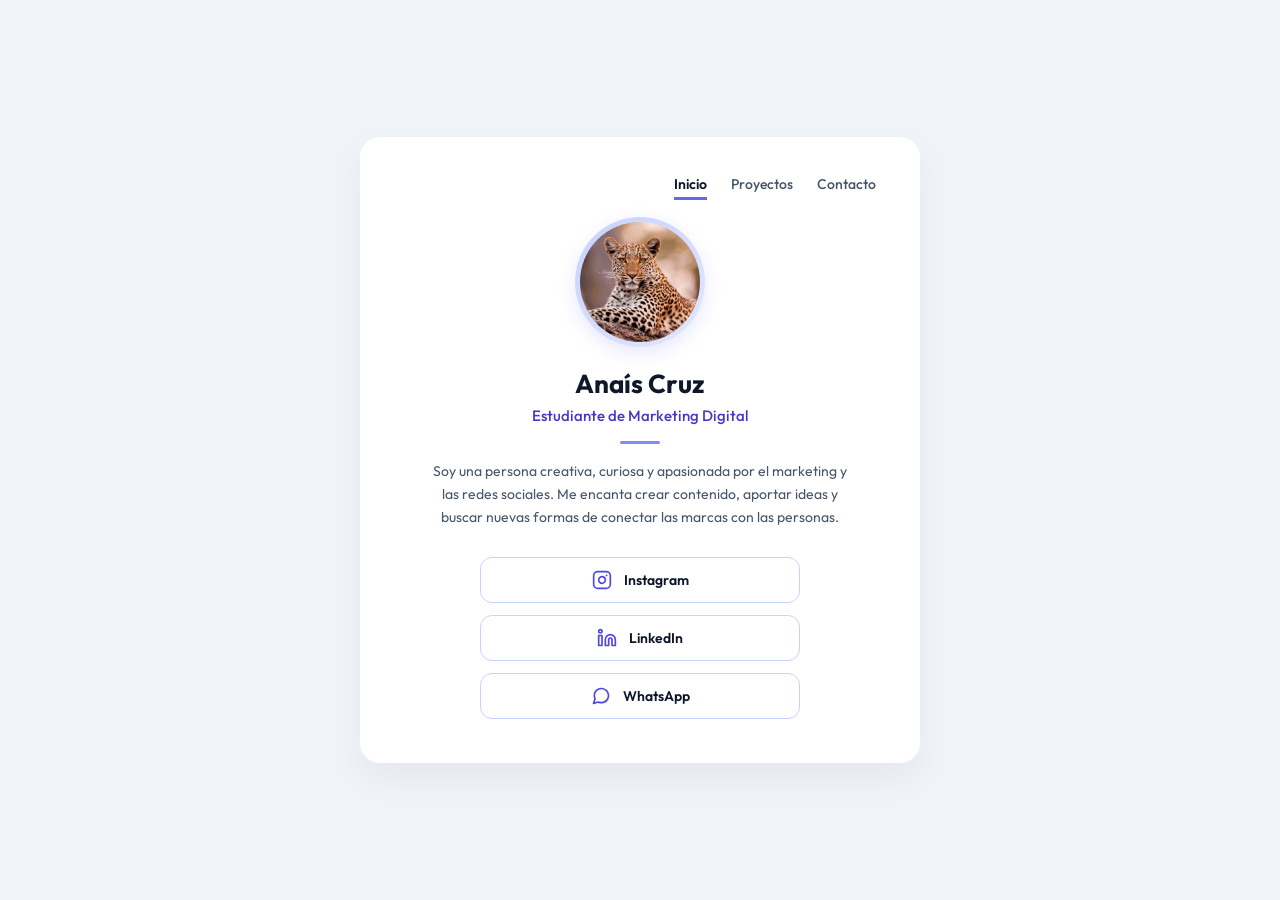
==== index.html @ 493c4fe2 "avance 1 de septiembre" ====
<!DOCTYPE html>
<html lang="es">

<head>
    <meta charset="UTF-8">
    <meta name="viewport" content="width=device-width, initial-scale=1.0">
    <title>Carolina Torres - Portafolio</title>

    <!-- Vinculación del archivo CSS externo -->
    <link rel="stylesheet" href="css/style.css">

    <!-- Tipografía Outfit desde Google Fonts -->
    <link rel="preconnect" href="https://fonts.googleapis.com">
    <link rel="preconnect" href="https://fonts.gstatic.com" crossorigin>
    <link href="https://fonts.googleapis.com/css2?family=Outfit:wght@300;400;500;600;700&display=swap" rel="stylesheet">
</head>

<body>

    <!-- CONTENEDOR CENTRAL (TARJETA) -->
    <main class="card">

        <!-- 1. MENÚ DE NAVEGACIÓN -->
        <nav class="navbar">
            <ul class="nav-links">
                <li><a href="index.html" class="active">Inicio</a></li>
                <li><a href="proyectos.html">Proyectos</a></li>
                <li><a href="contacto.html">Contacto</a></li>
            </ul>
        </nav>

        <!-- 2. FOTO DE PERFIL / AVATAR -->
        <div class="avatar-container">
            <img src="img/avatar.avif" alt="Foto de perfil de Anaís Cruz" class="avatar-img">
        </div>

        <!-- 3. INFORMACIÓN PERSONAL Y BIOGRAFÍA -->
        <header class="profile-info">
            <h1 class="profile-name">Anaís Cruz</h1>
            <p class="profile-role">Estudiante de Marketing Digital</p>

            <!-- Línea decorativa morada -->
            <div class="divider"></div>

            <p class="profile-bio">
                Soy una persona creativa, curiosa y apasionada por el marketing y las redes sociales. Me encanta crear
                contenido, aportar ideas y buscar nuevas formas de conectar las marcas con las personas.
            </p>
        </header>

        <!-- 4. BOTONES DE REDES SOCIALES -->
        <section class="social-links">
            <a href="https://www.instagram.com/anais.ignxcia?igsi=cTJwZXExZHdscWJ1&utm_source=qr target=" _blank
                rel="noopener noreferrer" class="btn-link">
                <!-- Icono SVG de Instagram -->
                <svg class="btn-icon" xmlns="http://www.w3.org/2000/svg" viewBox="0 0 24 24" fill="none"
                    stroke="currentColor" stroke-width="2" stroke-linecap="round" stroke-linejoin="round">
                    <rect x="2" y="2" width="20" height="20" rx="5" ry="5"></rect>
                    <path d="M16 11.37A4 4 0 1 1 12.63 8 4 4 0 0 1 16 11.37z"></path>
                    <line x1="17.5" y1="6.5" x2="17.51" y2="6.5"></line>
                </svg>
                <span>Instagram</span>
            </a>

            <a href="https://linkedin.com" target="_blank" rel="noopener noreferrer" class="btn-link">
                <!-- Icono SVG de LinkedIn -->
                <svg class="btn-icon" xmlns="http://www.w3.org/2000/svg" viewBox="0 0 24 24" fill="none"
                    stroke="currentColor" stroke-width="2" stroke-linecap="round" stroke-linejoin="round">
                    <path d="M16 8a6 6 0 0 1 6 6v7h-4v-7a2 2 0 0 0-2-2 2 2 0 0 0-2 2v7h-4v-7a6 6 0 0 1 6-6z"></path>
                    <rect x="2" y="9" width="4" height="12"></rect>
                    <circle cx="4" cy="4" r="2"></circle>
                </svg>
                <span>LinkedIn</span>
            </a>

            <a href="https://wa.me/56953467245" target="_blank" rel="noopener noreferrer" class="btn-link">
                <!-- Icono SVG de WhatsApp -->
                <svg class="btn-icon" xmlns="http://www.w3.org/2000/svg" viewBox="0 0 24 24" fill="none"
                    stroke="currentColor" stroke-width="2" stroke-linecap="round" stroke-linejoin="round">
                    <path
                        d="M21 11.5a8.38 8.38 0 0 1-.9 3.8 8.5 8.5 0 0 1-7.6 4.7 8.38 8.38 0 0 1-3.8-.9L3 21l1.9-5.7a8.38 8.38 0 0 1-.9-3.8 8.5 8.5 0 0 1 4.7-7.6 8.38 8.38 0 0 1 3.8-.9h.5a8.48 8.48 0 0 1 8 8v.5z">
                    </path>
                </svg>
                <span>WhatsApp</span>
            </a>
        </section>

    </main>

</body>

</html>
---- css/style.css ----
/* ==========================================================================
   1. RESET Y ESTILOS GENERALES
   ========================================================================== */
* {
    margin: 0;
    padding: 0;
    box-sizing: border-box;
    /* Permite calcular bordes y paddings dentro del tamaño del elemento */
}

body {
    font-family: 'Outfit', 'Arial', sans-serif;
    background-color: #f0f4f8;
    /* Color de fondo de la página */

    /* ESTRUCTURA DE CENTRADO (FLEXBOX) */
    display: flex;
    justify-content: center;
    /* Centra la tarjeta horizontalmente */
    align-items: center;
    /* Centra la tarjeta verticalmente */

    min-height: 100vh;
    /* Fuerza al body a ocupar todo el alto de la pantalla visible */
    padding: 20px;
    /* Colchón de seguridad para que la tarjeta no choque en celulares */
}

/* ==========================================================================
   2. CONTENEDOR CENTRAL RESPONSIVO (CARD)
   ========================================================================== */
.card {
    background-color: #ffffff;

    /* RESPONSIVIDAD */
    width: 90%;
    /* Ocupará el 90% de la pantalla en dispositivos móviles */
    max-width: 600px;
    /* En pantallas grandes, se detendrá y no medirá más de 600px */

    border-radius: 16px;
    box-shadow: 0 10px 30px rgba(0, 0, 0, 0.05);
    /* Sombra suave para dar profundidad */
    padding: 40px;
    text-align: center;
    /* Centra los textos que pongas dentro por defecto */
}

/* ==========================================================================
   1. RESET Y ESTILOS GENERALES
   ========================================================================== */
* {
    margin: 0;
    padding: 0;
    box-sizing: border-box;
    /* Calcula márgenes y bordes dentro del tamaño total */
}

body {
    font-family: 'Outfit', 'Arial', sans-serif;
    background-color: #f0f4f8;
    /* Color de fondo suave de la página */
    color: #1e293b;
    /* Color del texto */

    /* CENTRADO CON FLEXBOX */
    display: flex;
    justify-content: center;
    /* Centra horizontalmente */
    align-items: center;
    /* Centra verticalmente */

    min-height: 100vh;
    /* Ocupa todo el alto de la pantalla */
    padding: 20px;
    /* Colchón para que no choque en celulares */
}

/* ==========================================================================
   2. CONTENEDOR CENTRAL (CARD BLANCA)
   ========================================================================== */
.card {
    background-color: #ffffff;
    width: 100%;
    max-width: 560px;
    /* Tamaño máximo en computadores */
    border-radius: 20px;
    /* Esquinas redondeadas */
    box-shadow: 0 15px 35px rgba(0, 0, 0, 0.05);
    /* Sombra suave */
    padding: 36px 44px 44px 44px;
    text-align: center;
}

/* ==========================================================================
   3. MENÚ DE NAVEGACIÓN SUPERIOR
   ========================================================================== */
.navbar {
    display: flex;
    justify-content: flex-end;
    /* Alinea los enlaces a la derecha */
    margin-bottom: 24px;
}

.nav-links {
    display: flex;
    list-style: none;
    /* Quita los puntos de la lista */
    gap: 24px;
    /* Espacio entre cada enlace */
}

.nav-links a {
    text-decoration: none;
    /* Quita el subrayado azul */
    color: #475569;
    font-size: 14px;
    font-weight: 500;
    padding-bottom: 4px;
    transition: color 0.2s ease;
}

.nav-links a:hover {
    color: #4f46e5;
    /* Cambia de color al pasar el mouse */
}

/* Enlace activo ("Inicio") con la rayita morada debajo */
.nav-links a.active {
    color: #0f172a;
    font-weight: 600;
    border-bottom: 3px solid #6366f1;
}

/* ==========================================================================
   4. FOTO DE PERFIL CIRCULAR
   ========================================================================== */
.avatar-container {
    width: 130px;
    height: 130px;
    margin: 0 auto 20px auto;
    /* Centra la foto */
    border-radius: 50%;
    /* Forma de círculo perfecto */
    padding: 5px;
    /* Espacio del anillo decorativo */
    background: linear-gradient(135deg, #c7d2fe 0%, #e0e7ff 100%);
    /* Degradado lila */
    box-shadow: 0 6px 18px rgba(99, 102, 241, 0.15);
}

.avatar-img {
    width: 100%;
    height: 100%;
    object-fit: cover;
    /* Evita que la foto se estire o deforme */
    border-radius: 50%;
    display: block;
}

/* ==========================================================================
   5. TEXTOS Y LÍNEA DIVISORIA
   ========================================================================== */
.profile-info {
    margin-bottom: 28px;
}

.profile-name {
    font-size: 26px;
    font-weight: 700;
    color: #0f172a;
    margin-bottom: 6px;
}

.profile-role {
    font-size: 15px;
    font-weight: 500;
    color: #4338ca;
    /* Color lila oscuro */
    margin-bottom: 16px;
}

.divider {
    width: 40px;
    height: 3px;
    background-color: #818cf8;
    /* Línea morada */
    border-radius: 3px;
    margin: 0 auto 16px auto;
    /* Centrada horizontalmente */
}

.profile-bio {
    font-size: 14px;
    line-height: 1.65;
    color: #475569;
    max-width: 420px;
    margin: 0 auto;
}

/* ==========================================================================
   6. BOTONES DE REDES SOCIALES
   ========================================================================== */
.social-links {
    display: flex;
    flex-direction: column;
    /* Coloca un botón debajo del otro */
    gap: 12px;
    /* Separación entre botones */
    max-width: 320px;
    margin: 0 auto;
}

.btn-link {
    display: flex;
    align-items: center;
    justify-content: center;
    gap: 12px;
    padding: 12px 20px;
    background-color: #ffffff;
    border: 1.5px solid #c7d2fe;
    border-radius: 12px;
    text-decoration: none;
    color: #0f172a;
    font-size: 14px;
    font-weight: 600;
    transition: all 0.25s ease;
}

/* Efecto cuando pasas el ratón por encima del botón */
.btn-link:hover {
    border-color: #6366f1;
    background-color: #f5f3ff;
    color: #4338ca;
    transform: translateY(-2px);
    /* Se levanta 2 píxeles */
    box-shadow: 0 6px 15px rgba(99, 102, 241, 0.12);
}

.btn-icon {
    width: 20px;
    height: 20px;
    stroke: #4f46e5;
    flex-shrink: 0;
    transition: transform 0.2s ease;
}

.btn-link:hover .btn-icon {
    transform: scale(1.1);
}

/* ==========================================================================
   7. ADAPTACIÓN PARA CELULARES (RESPONSIVE DESIGN)
   ========================================================================== */
@media (max-width: 480px) {
    .card {
        padding: 28px 20px;
    }

    .profile-name {
        font-size: 22px;
    }
}
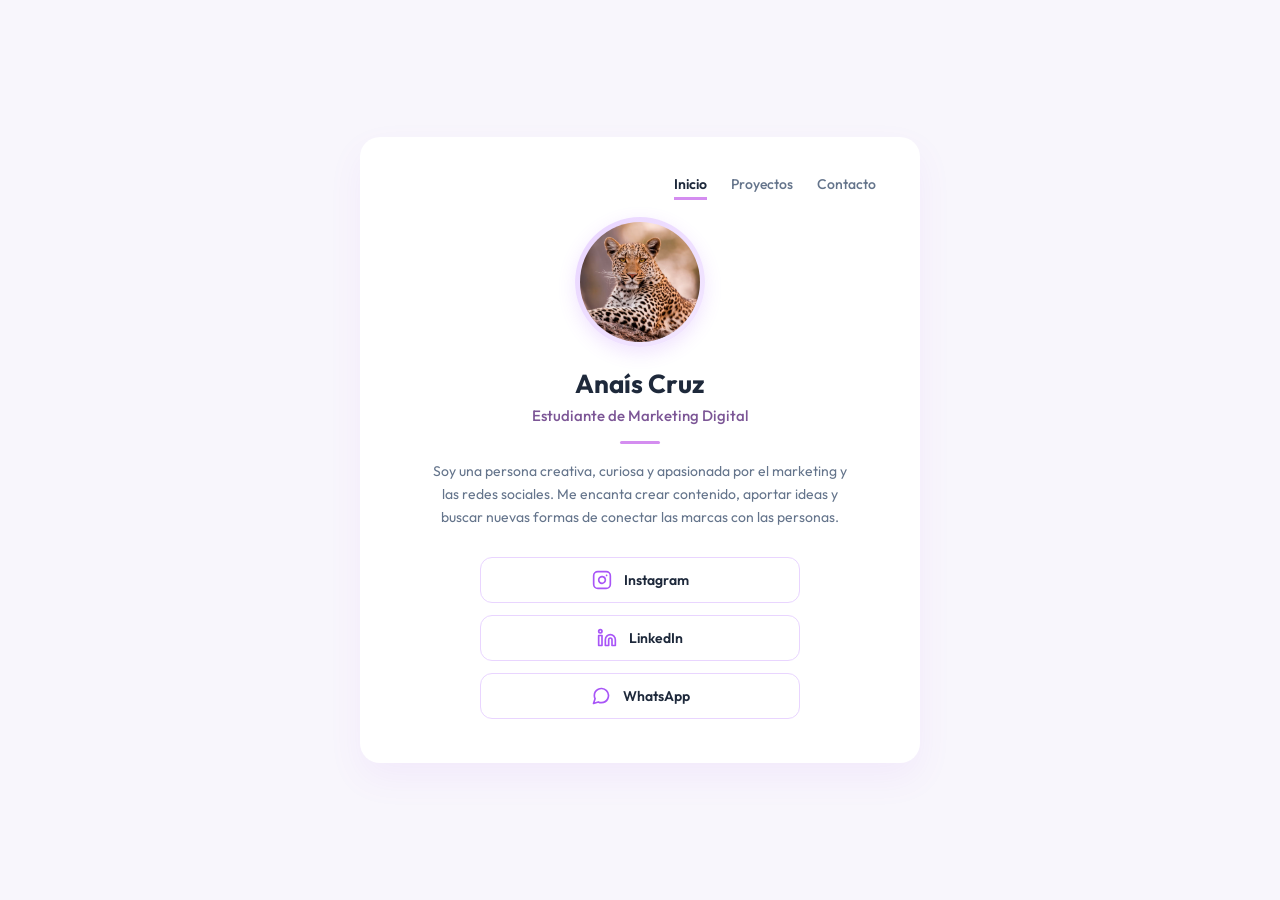
==== commit f91cfbaa: "Cambiar estilo y paleta de colores a lila" ====
--- a/index.html
+++ b/index.html
@@ -4,7 +4,7 @@
 <head>
     <meta charset="UTF-8">
     <meta name="viewport" content="width=device-width, initial-scale=1.0">
-    <title>Carolina Torres - Portafolio</title>
+    <title>Anaís Cruz / Portafolio</title>
 
     <!-- Vinculación del archivo CSS externo -->
     <link rel="stylesheet" href="css/style.css">
@@ -50,7 +50,7 @@
 
         <!-- 4. BOTONES DE REDES SOCIALES -->
         <section class="social-links">
-            <a href="https://www.instagram.com/anais.ignxcia?igsi=cTJwZXExZHdscWJ1&utm_source=qr target=" _blank
+            <a href="https://www.instagram.com/anais.ignxcia?igsi=cTJwZXExZHdscWJ1&utm_source=qr" target="_blank"
                 rel="noopener noreferrer" class="btn-link">
                 <!-- Icono SVG de Instagram -->
                 <svg class="btn-icon" xmlns="http://www.w3.org/2000/svg" viewBox="0 0 24 24" fill="none"
--- a/css/style.css
+++ b/css/style.css
@@ -1,3 +1,28 @@
+/* ==========================================================================
+   VARIABLES DE DISEÑO (PALETA LILA / LAVANDA)
+   ========================================================================== */
+:root {
+    /* Paleta Lila / Lavanda */
+    --primary: #a855f7;          /* Lila principal vibrante */
+    --primary-hover: #9333ea;    /* Lila intenso para hover */
+    --primary-dark: #7e22ce;     /* Lila oscuro para enlaces y contraste */
+    --primary-light: #faf5ff;    /* Fondo claro con tinte lila */
+    --primary-border: #e9d5ff;   /* Borde lila suave */
+    --primary-ring-1: #e9d5ff;   /* Degradado de avatar inicio */
+    --primary-ring-2: #f3e8ff;   /* Degradado de avatar fin */
+    --accent: #d48df0;           /* Acento decorativo (líneas y subrayados) */
+    
+    /* Fondo general y tarjeta */
+    --bg-page: #f8f6fc;          /* Fondo suave con matiz lila */
+    --card-bg: #ffffff;          /* Fondo blanco de la tarjeta */
+    
+    /* Tipografía y textos */
+    --text-main: #1e293b;        /* Títulos y texto principal */
+    --text-muted: #64748b;       /* Subtítulos y descripciones */
+    --text-role: #7c5696;        /* Rol profesional */
+    --border-subtle: #f1f5f9;    /* Separador suave entre elementos */
+}
+
 /* ==========================================================================
    1. RESET Y ESTILOS GENERALES
    ========================================================================== */
@@ -5,89 +30,31 @@
     margin: 0;
     padding: 0;
     box-sizing: border-box;
-    /* Permite calcular bordes y paddings dentro del tamaño del elemento */
 }
 
 body {
     font-family: 'Outfit', 'Arial', sans-serif;
-    background-color: #f0f4f8;
-    /* Color de fondo de la página */
-
-    /* ESTRUCTURA DE CENTRADO (FLEXBOX) */
+    background-color: var(--bg-page);
+    color: var(--text-main);
+
+    /* CENTRADO CON FLEXBOX */
     display: flex;
     justify-content: center;
-    /* Centra la tarjeta horizontalmente */
-    align-items: center;
-    /* Centra la tarjeta verticalmente */
+    align-items: center;
 
     min-height: 100vh;
-    /* Fuerza al body a ocupar todo el alto de la pantalla visible */
     padding: 20px;
-    /* Colchón de seguridad para que la tarjeta no choque en celulares */
-}
-
-/* ==========================================================================
-   2. CONTENEDOR CENTRAL RESPONSIVO (CARD)
+}
+
+/* ==========================================================================
+   2. CONTENEDOR CENTRAL (CARD BLANCA)
    ========================================================================== */
 .card {
-    background-color: #ffffff;
-
-    /* RESPONSIVIDAD */
-    width: 90%;
-    /* Ocupará el 90% de la pantalla en dispositivos móviles */
-    max-width: 600px;
-    /* En pantallas grandes, se detendrá y no medirá más de 600px */
-
-    border-radius: 16px;
-    box-shadow: 0 10px 30px rgba(0, 0, 0, 0.05);
-    /* Sombra suave para dar profundidad */
-    padding: 40px;
-    text-align: center;
-    /* Centra los textos que pongas dentro por defecto */
-}
-
-/* ==========================================================================
-   1. RESET Y ESTILOS GENERALES
-   ========================================================================== */
-* {
-    margin: 0;
-    padding: 0;
-    box-sizing: border-box;
-    /* Calcula márgenes y bordes dentro del tamaño total */
-}
-
-body {
-    font-family: 'Outfit', 'Arial', sans-serif;
-    background-color: #f0f4f8;
-    /* Color de fondo suave de la página */
-    color: #1e293b;
-    /* Color del texto */
-
-    /* CENTRADO CON FLEXBOX */
-    display: flex;
-    justify-content: center;
-    /* Centra horizontalmente */
-    align-items: center;
-    /* Centra verticalmente */
-
-    min-height: 100vh;
-    /* Ocupa todo el alto de la pantalla */
-    padding: 20px;
-    /* Colchón para que no choque en celulares */
-}
-
-/* ==========================================================================
-   2. CONTENEDOR CENTRAL (CARD BLANCA)
-   ========================================================================== */
-.card {
-    background-color: #ffffff;
+    background-color: var(--card-bg);
     width: 100%;
     max-width: 560px;
-    /* Tamaño máximo en computadores */
     border-radius: 20px;
-    /* Esquinas redondeadas */
-    box-shadow: 0 15px 35px rgba(0, 0, 0, 0.05);
-    /* Sombra suave */
+    box-shadow: 0 15px 35px rgba(168, 85, 247, 0.07);
     padding: 36px 44px 44px 44px;
     text-align: center;
 }
@@ -98,22 +65,18 @@
 .navbar {
     display: flex;
     justify-content: flex-end;
-    /* Alinea los enlaces a la derecha */
     margin-bottom: 24px;
 }
 
 .nav-links {
     display: flex;
     list-style: none;
-    /* Quita los puntos de la lista */
     gap: 24px;
-    /* Espacio entre cada enlace */
 }
 
 .nav-links a {
     text-decoration: none;
-    /* Quita el subrayado azul */
-    color: #475569;
+    color: var(--text-muted);
     font-size: 14px;
     font-weight: 500;
     padding-bottom: 4px;
@@ -121,15 +84,14 @@
 }
 
 .nav-links a:hover {
-    color: #4f46e5;
-    /* Cambia de color al pasar el mouse */
-}
-
-/* Enlace activo ("Inicio") con la rayita morada debajo */
+    color: var(--primary);
+}
+
+/* Enlace activo con subrayado lila */
 .nav-links a.active {
-    color: #0f172a;
+    color: var(--text-main);
     font-weight: 600;
-    border-bottom: 3px solid #6366f1;
+    border-bottom: 3px solid var(--accent);
 }
 
 /* ==========================================================================
@@ -139,21 +101,16 @@
     width: 130px;
     height: 130px;
     margin: 0 auto 20px auto;
-    /* Centra la foto */
     border-radius: 50%;
-    /* Forma de círculo perfecto */
     padding: 5px;
-    /* Espacio del anillo decorativo */
-    background: linear-gradient(135deg, #c7d2fe 0%, #e0e7ff 100%);
-    /* Degradado lila */
-    box-shadow: 0 6px 18px rgba(99, 102, 241, 0.15);
+    background: linear-gradient(135deg, var(--primary-ring-1) 0%, var(--primary-ring-2) 100%);
+    box-shadow: 0 6px 18px rgba(168, 85, 247, 0.16);
 }
 
 .avatar-img {
     width: 100%;
     height: 100%;
     object-fit: cover;
-    /* Evita que la foto se estire o deforme */
     border-radius: 50%;
     display: block;
 }
@@ -168,32 +125,29 @@
 .profile-name {
     font-size: 26px;
     font-weight: 700;
-    color: #0f172a;
+    color: var(--text-main);
     margin-bottom: 6px;
 }
 
 .profile-role {
     font-size: 15px;
     font-weight: 500;
-    color: #4338ca;
-    /* Color lila oscuro */
+    color: var(--text-role);
     margin-bottom: 16px;
 }
 
 .divider {
     width: 40px;
     height: 3px;
-    background-color: #818cf8;
-    /* Línea morada */
+    background-color: var(--accent);
     border-radius: 3px;
     margin: 0 auto 16px auto;
-    /* Centrada horizontalmente */
 }
 
 .profile-bio {
     font-size: 14px;
     line-height: 1.65;
-    color: #475569;
+    color: var(--text-muted);
     max-width: 420px;
     margin: 0 auto;
 }
@@ -204,9 +158,7 @@
 .social-links {
     display: flex;
     flex-direction: column;
-    /* Coloca un botón debajo del otro */
     gap: 12px;
-    /* Separación entre botones */
     max-width: 320px;
     margin: 0 auto;
 }
@@ -217,30 +169,29 @@
     justify-content: center;
     gap: 12px;
     padding: 12px 20px;
-    background-color: #ffffff;
-    border: 1.5px solid #c7d2fe;
+    background-color: var(--card-bg);
+    border: 1.5px solid var(--primary-border);
     border-radius: 12px;
     text-decoration: none;
-    color: #0f172a;
+    color: var(--text-main);
     font-size: 14px;
     font-weight: 600;
     transition: all 0.25s ease;
 }
 
-/* Efecto cuando pasas el ratón por encima del botón */
+/* Efecto hover en botones */
 .btn-link:hover {
-    border-color: #6366f1;
-    background-color: #f5f3ff;
-    color: #4338ca;
+    border-color: var(--primary);
+    background-color: var(--primary-light);
+    color: var(--primary-dark);
     transform: translateY(-2px);
-    /* Se levanta 2 píxeles */
-    box-shadow: 0 6px 15px rgba(99, 102, 241, 0.12);
+    box-shadow: 0 6px 15px rgba(168, 85, 247, 0.15);
 }
 
 .btn-icon {
     width: 20px;
     height: 20px;
-    stroke: #4f46e5;
+    stroke: var(--primary);
     flex-shrink: 0;
     transition: transform 0.2s ease;
 }
@@ -250,7 +201,7 @@
 }
 
 /* ==========================================================================
-   7. ADAPTACIÓN PARA CELULARES (RESPONSIVE DESIGN)
+   7. ADAPTACIÓN PARA CELULARES (RESPONSIVE INICIO)
    ========================================================================== */
 @media (max-width: 480px) {
     .card {
@@ -260,4 +211,312 @@
     .profile-name {
         font-size: 22px;
     }
+}
+
+/* ==========================================================================
+   8. ESTILOS DE LA VISTA DE PROYECTOS
+   ========================================================================== */
+.card-wide {
+    max-width: 740px;
+    text-align: left;
+}
+
+.page-header {
+    margin-bottom: 28px;
+}
+
+.page-title {
+    font-size: 26px;
+    font-weight: 700;
+    color: var(--text-main);
+    margin-bottom: 8px;
+}
+
+.divider-left {
+    width: 32px;
+    height: 3px;
+    background-color: var(--accent);
+    border-radius: 2px;
+    margin-bottom: 12px;
+}
+
+.page-subtitle {
+    font-size: 14px;
+    color: var(--text-muted);
+}
+
+.projects-list {
+    display: flex;
+    flex-direction: column;
+    gap: 28px;
+}
+
+.project-card {
+    display: flex;
+    align-items: center;
+    justify-content: space-between;
+    gap: 28px;
+    padding-bottom: 28px;
+    border-bottom: 1px solid var(--border-subtle);
+}
+
+.project-card:last-child {
+    border-bottom: none;
+    padding-bottom: 0;
+}
+
+.project-info {
+    flex: 1;
+}
+
+.project-title {
+    font-size: 17px;
+    font-weight: 700;
+    color: var(--text-main);
+    margin-bottom: 8px;
+}
+
+.project-desc {
+    font-size: 13.5px;
+    line-height: 1.6;
+    color: var(--text-muted);
+    margin-bottom: 14px;
+}
+
+.project-link {
+    display: inline-flex;
+    align-items: center;
+    gap: 6px;
+    color: var(--primary-dark);
+    font-size: 13.5px;
+    font-weight: 600;
+    text-decoration: none;
+    transition: all 0.2s ease;
+}
+
+.project-link:hover {
+    color: var(--primary);
+    transform: translateX(4px);
+}
+
+.project-image-container {
+    width: 240px;
+    height: 145px;
+    flex-shrink: 0;
+    border-radius: 12px;
+    overflow: hidden;
+    background-color: #f8fafc;
+    box-shadow: 0 4px 12px rgba(0, 0, 0, 0.04);
+}
+
+.project-img {
+    width: 100%;
+    height: 100%;
+    object-fit: cover;
+    display: block;
+    transition: transform 0.3s ease;
+}
+
+.project-card:hover .project-img {
+    transform: scale(1.03);
+}
+
+/* Responsive Proyectos */
+@media (max-width: 620px) {
+    .card-wide {
+        padding: 28px 20px;
+    }
+
+    .project-card {
+        flex-direction: column-reverse;
+        align-items: flex-start;
+        gap: 16px;
+    }
+
+    .project-image-container {
+        width: 100%;
+        height: 180px;
+    }
+}
+
+/* ==========================================================================
+   9. ESTILOS DE LA VISTA DE CONTACTO
+   ========================================================================== */
+.contact-layout {
+    display: grid;
+    grid-template-columns: 1.15fr 0.85fr;
+    gap: 36px;
+    align-items: center;
+}
+
+.contact-left {
+    text-align: left;
+}
+
+.form-group {
+    display: flex;
+    flex-direction: column;
+    gap: 6px;
+    margin-bottom: 14px;
+}
+
+.form-label {
+    font-size: 13px;
+    font-weight: 600;
+    color: var(--text-main);
+}
+
+.form-input {
+    width: 100%;
+    padding: 11px 14px;
+    border: 1.5px solid #e2e8f0;
+    border-radius: 10px;
+    font-family: inherit;
+    font-size: 13.5px;
+    color: var(--text-main);
+    background-color: #ffffff;
+    transition: all 0.2s ease;
+    outline: none;
+}
+
+.form-input::placeholder {
+    color: #94a3b8;
+}
+
+.form-input:focus {
+    border-color: var(--primary);
+    box-shadow: 0 0 0 3px rgba(168, 85, 247, 0.15);
+}
+
+.form-textarea {
+    resize: vertical;
+    min-height: 90px;
+}
+
+/* Botón Enviar */
+.btn-submit {
+    display: inline-flex;
+    align-items: center;
+    justify-content: center;
+    gap: 8px;
+    width: 100%;
+    padding: 12px 20px;
+    background-color: var(--primary);
+    color: #ffffff;
+    border: none;
+    border-radius: 10px;
+    font-family: inherit;
+    font-size: 14px;
+    font-weight: 600;
+    cursor: pointer;
+    transition: all 0.2s ease;
+    box-shadow: 0 4px 14px rgba(168, 85, 247, 0.25);
+    margin-top: 4px;
+}
+
+.btn-submit:hover {
+    background-color: var(--primary-hover);
+    transform: translateY(-1px);
+    box-shadow: 0 6px 18px rgba(168, 85, 247, 0.35);
+}
+
+.btn-send-icon {
+    width: 16px;
+    height: 16px;
+    stroke: #ffffff;
+}
+
+/* Contacto - Columna Derecha */
+.contact-right {
+    display: flex;
+    flex-direction: column;
+    align-items: center;
+    gap: 24px;
+}
+
+.contact-illustration {
+    width: 100%;
+    max-width: 240px;
+    display: flex;
+    justify-content: center;
+    align-items: center;
+}
+
+.illustration-img {
+    width: 100%;
+    height: auto;
+    object-fit: contain;
+    display: block;
+}
+
+/* Tarjeta de correo directo */
+.direct-email-card {
+    display: flex;
+    align-items: center;
+    gap: 14px;
+    background-color: var(--primary-light);
+    border: 1px solid var(--primary-border);
+    border-radius: 14px;
+    padding: 16px 18px;
+    width: 100%;
+    text-align: left;
+}
+
+.email-icon-circle {
+    width: 38px;
+    height: 38px;
+    border-radius: 50%;
+    background-color: var(--primary-border);
+    display: flex;
+    align-items: center;
+    justify-content: center;
+    flex-shrink: 0;
+}
+
+.email-icon-circle svg {
+    width: 18px;
+    height: 18px;
+    stroke: var(--primary-dark);
+}
+
+.email-info-text {
+    display: flex;
+    flex-direction: column;
+    gap: 2px;
+}
+
+.email-label {
+    font-size: 12px;
+    font-weight: 600;
+    color: var(--text-main);
+}
+
+.email-link {
+    font-size: 13px;
+    font-weight: 700;
+    color: var(--primary-dark);
+    text-decoration: none;
+    word-break: break-all;
+}
+
+.email-link:hover {
+    text-decoration: underline;
+    color: var(--primary);
+}
+
+.email-note {
+    font-size: 11px;
+    color: var(--text-muted);
+}
+
+/* Responsive Contacto */
+@media (max-width: 680px) {
+    .contact-layout {
+        grid-template-columns: 1fr;
+        gap: 32px;
+    }
+
+    .contact-illustration {
+        max-width: 180px;
+    }
 }
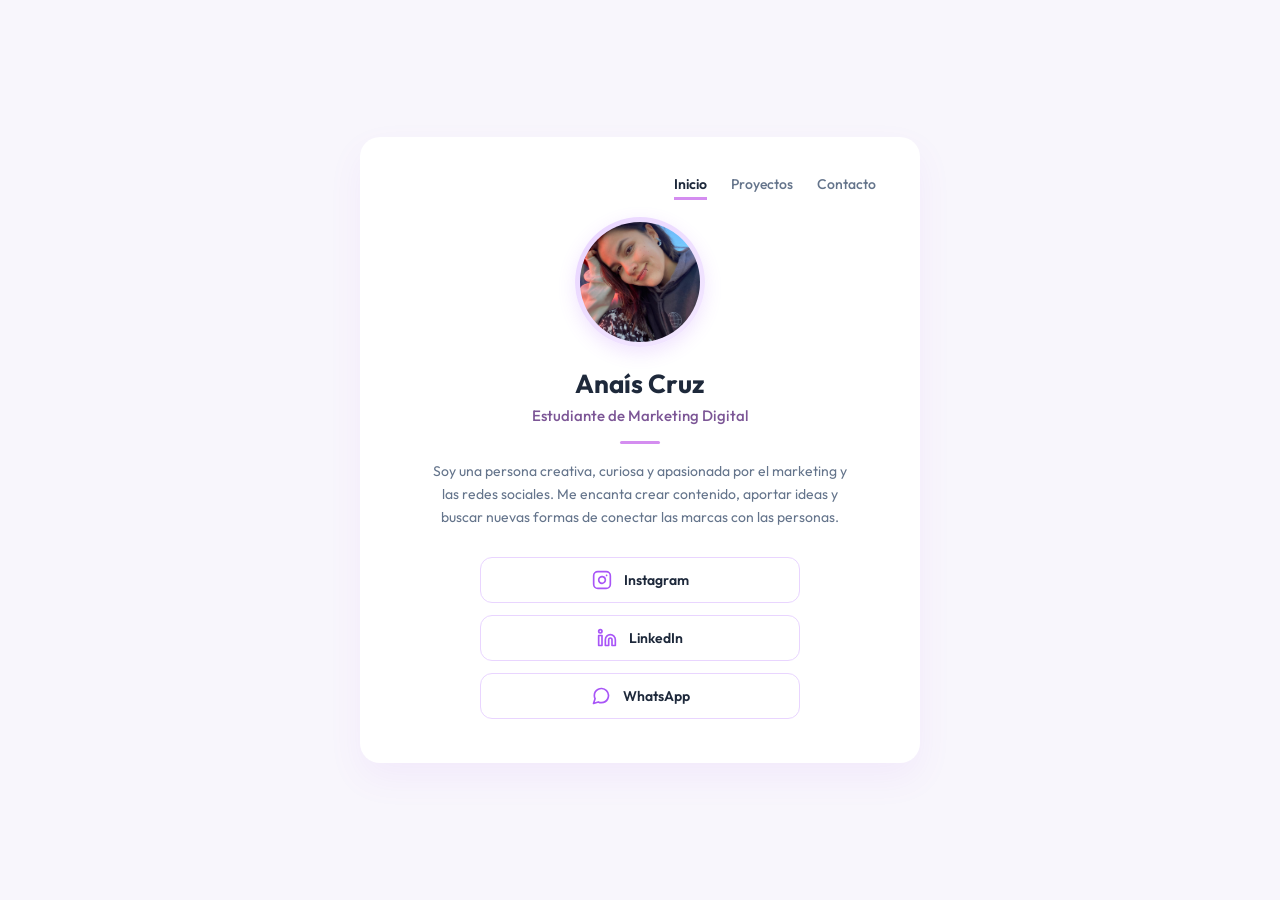
==== commit 82996344: "Actualizar foto de perfil" ====
--- a/index.html
+++ b/index.html
@@ -31,7 +31,7 @@
 
         <!-- 2. FOTO DE PERFIL / AVATAR -->
         <div class="avatar-container">
-            <img src="img/avatar.avif" alt="Foto de perfil de Anaís Cruz" class="avatar-img">
+            <img src="img/avatar.jpeg" alt="Foto de perfil de Anaís Cruz" class="avatar-img">
         </div>
 
         <!-- 3. INFORMACIÓN PERSONAL Y BIOGRAFÍA -->
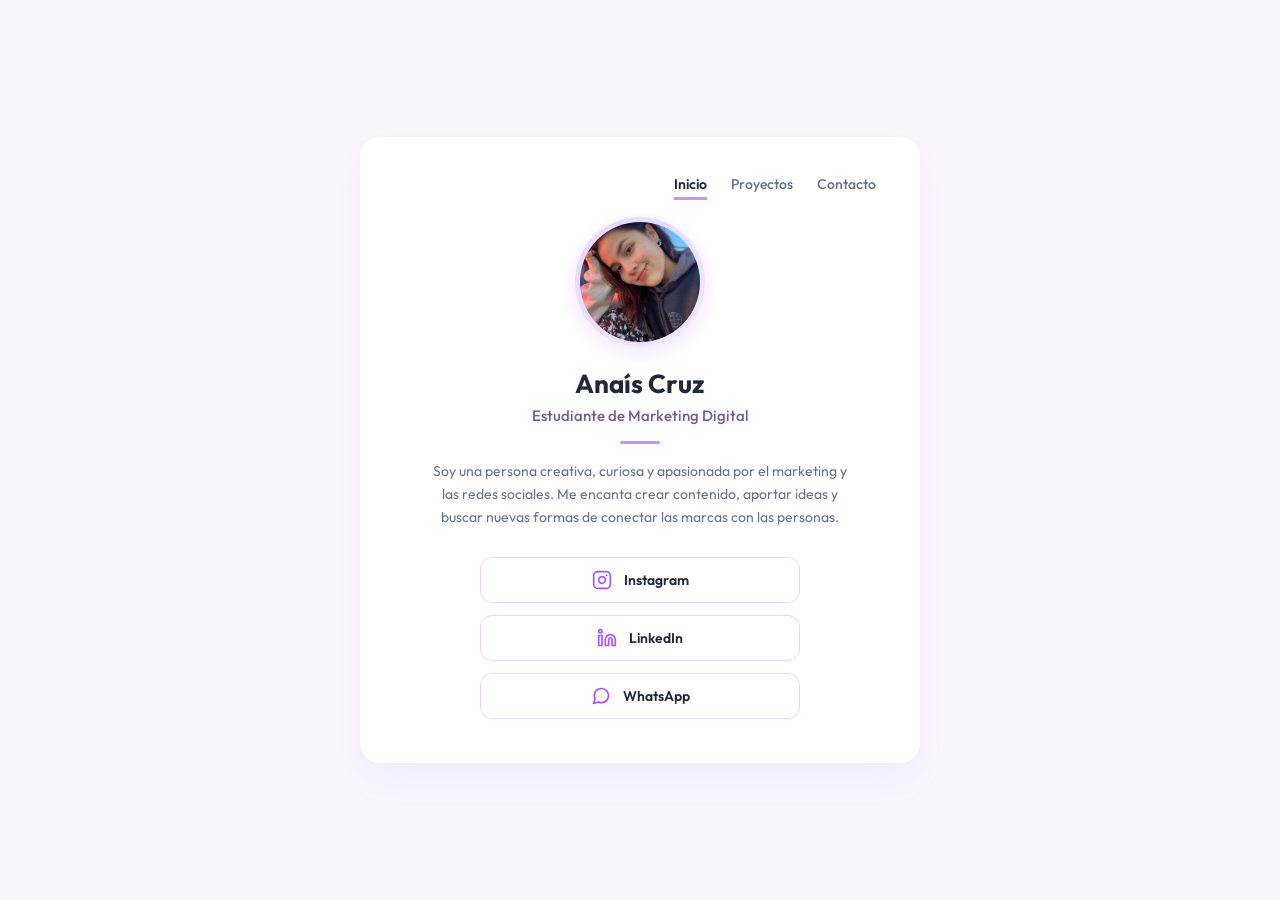
==== commit 89fc8b60: "Agregar animaciones AOS" ====
--- a/index.html
+++ b/index.html
@@ -9,6 +9,9 @@
     <!-- Vinculación del archivo CSS externo -->
     <link rel="stylesheet" href="css/style.css">
 
+    <!-- AOS Library CSS -->
+    <link href="https://unpkg.com/aos@2.3.1/dist/aos.css" rel="stylesheet">
+
     <!-- Tipografía Outfit desde Google Fonts -->
     <link rel="preconnect" href="https://fonts.googleapis.com">
     <link rel="preconnect" href="https://fonts.gstatic.com" crossorigin>
@@ -18,10 +21,10 @@
 <body>
 
     <!-- CONTENEDOR CENTRAL (TARJETA) -->
-    <main class="card">
+    <main class="card" data-aos="fade-up" data-aos-duration="800">
 
         <!-- 1. MENÚ DE NAVEGACIÓN -->
-        <nav class="navbar">
+        <nav class="navbar" data-aos="fade-down" data-aos-delay="100">
             <ul class="nav-links">
                 <li><a href="index.html" class="active">Inicio</a></li>
                 <li><a href="proyectos.html">Proyectos</a></li>
@@ -30,12 +33,12 @@
         </nav>
 
         <!-- 2. FOTO DE PERFIL / AVATAR -->
-        <div class="avatar-container">
+        <div class="avatar-container" data-aos="zoom-in" data-aos-delay="200">
             <img src="img/avatar.jpeg" alt="Foto de perfil de Anaís Cruz" class="avatar-img">
         </div>
 
         <!-- 3. INFORMACIÓN PERSONAL Y BIOGRAFÍA -->
-        <header class="profile-info">
+        <header class="profile-info" data-aos="fade-up" data-aos-delay="300">
             <h1 class="profile-name">Anaís Cruz</h1>
             <p class="profile-role">Estudiante de Marketing Digital</p>
 
@@ -49,7 +52,7 @@
         </header>
 
         <!-- 4. BOTONES DE REDES SOCIALES -->
-        <section class="social-links">
+        <section class="social-links" data-aos="fade-up" data-aos-delay="400">
             <a href="https://www.instagram.com/anais.ignxcia?igsi=cTJwZXExZHdscWJ1&utm_source=qr" target="_blank"
                 rel="noopener noreferrer" class="btn-link">
                 <!-- Icono SVG de Instagram -->
@@ -87,6 +90,16 @@
 
     </main>
 
+    <!-- Script de AOS Library e inicialización -->
+    <script src="https://unpkg.com/aos@2.3.1/dist/aos.js"></script>
+    <script>
+        AOS.init({
+            duration: 800,
+            once: true,
+            easing: 'ease-out-cubic'
+        });
+    </script>
+
 </body>
 
 </html>
--- a/css/style.css
+++ b/css/style.css
@@ -32,6 +32,10 @@
     box-sizing: border-box;
 }
 
+html {
+    overflow-x: hidden;
+}
+
 body {
     font-family: 'Outfit', 'Arial', sans-serif;
     background-color: var(--bg-page);
@@ -44,6 +48,7 @@
 
     min-height: 100vh;
     padding: 20px;
+    overflow-x: hidden;
 }
 
 /* ==========================================================================
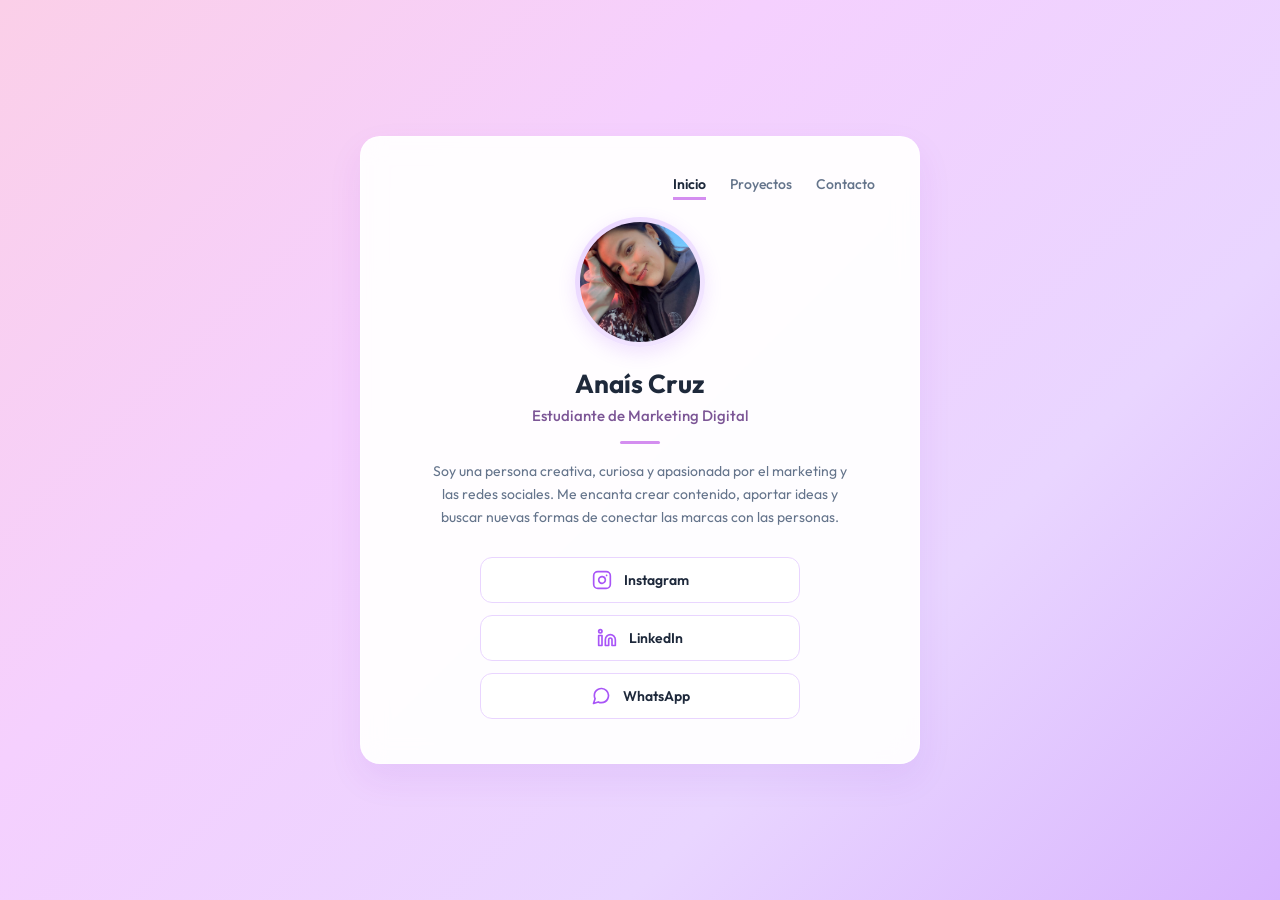
==== commit ebfa0993: "Avance 16 de septiembre" ====
--- a/index.html
+++ b/index.html
@@ -32,13 +32,13 @@
             </ul>
         </nav>
 
-        <!-- 2. FOTO DE PERFIL / AVATAR -->
-        <div class="avatar-container" data-aos="zoom-in" data-aos-delay="200">
-            <img src="img/avatar.jpeg" alt="Foto de perfil de Anaís Cruz" class="avatar-img">
-        </div>
+
 
         <!-- 3. INFORMACIÓN PERSONAL Y BIOGRAFÍA -->
         <header class="profile-info" data-aos="fade-up" data-aos-delay="300">
+            <div class="avatar-container" data-aos="zoom-in" data-aos-delay="200">
+                <img src="img/avatar.jpeg" alt="Foto de perfil de Anaís Cruz" class="avatar-img">
+            </div>
             <h1 class="profile-name">Anaís Cruz</h1>
             <p class="profile-role">Estudiante de Marketing Digital</p>
 
--- a/css/style.css
+++ b/css/style.css
@@ -13,8 +13,9 @@
     --accent: #d48df0;           /* Acento decorativo (líneas y subrayados) */
     
     /* Fondo general y tarjeta */
-    --bg-page: #f8f6fc;          /* Fondo suave con matiz lila */
-    --card-bg: #ffffff;          /* Fondo blanco de la tarjeta */
+    --bg-page: #fdf2f8;          /* Fondo fallback */
+    --bg-gradient: linear-gradient(135deg, #fbcfe8 0%, #f5d0fe 35%, #e9d5ff 70%, #d8b4fe 100%);
+    --card-bg: rgba(255, 255, 255, 0.94); /* Fondo blanco semitransparente para legibilidad */
     
     /* Tipografía y textos */
     --text-main: #1e293b;        /* Títulos y texto principal */
@@ -38,7 +39,9 @@
 
 body {
     font-family: 'Outfit', 'Arial', sans-serif;
-    background-color: var(--bg-page);
+    background: linear-gradient(135deg, #fbcfe8 0%, #f5d0fe 35%, #e9d5ff 70%, #d8b4fe 100%);
+    background-attachment: fixed;
+    background-size: cover;
     color: var(--text-main);
 
     /* CENTRADO CON FLEXBOX */
@@ -56,10 +59,13 @@
    ========================================================================== */
 .card {
     background-color: var(--card-bg);
+    backdrop-filter: blur(12px);
+    -webkit-backdrop-filter: blur(12px);
     width: 100%;
     max-width: 560px;
     border-radius: 20px;
-    box-shadow: 0 15px 35px rgba(168, 85, 247, 0.07);
+    border: 1px solid rgba(255, 255, 255, 0.7);
+    box-shadow: 0 15px 35px rgba(126, 34, 206, 0.08);
     padding: 36px 44px 44px 44px;
     text-align: center;
 }
